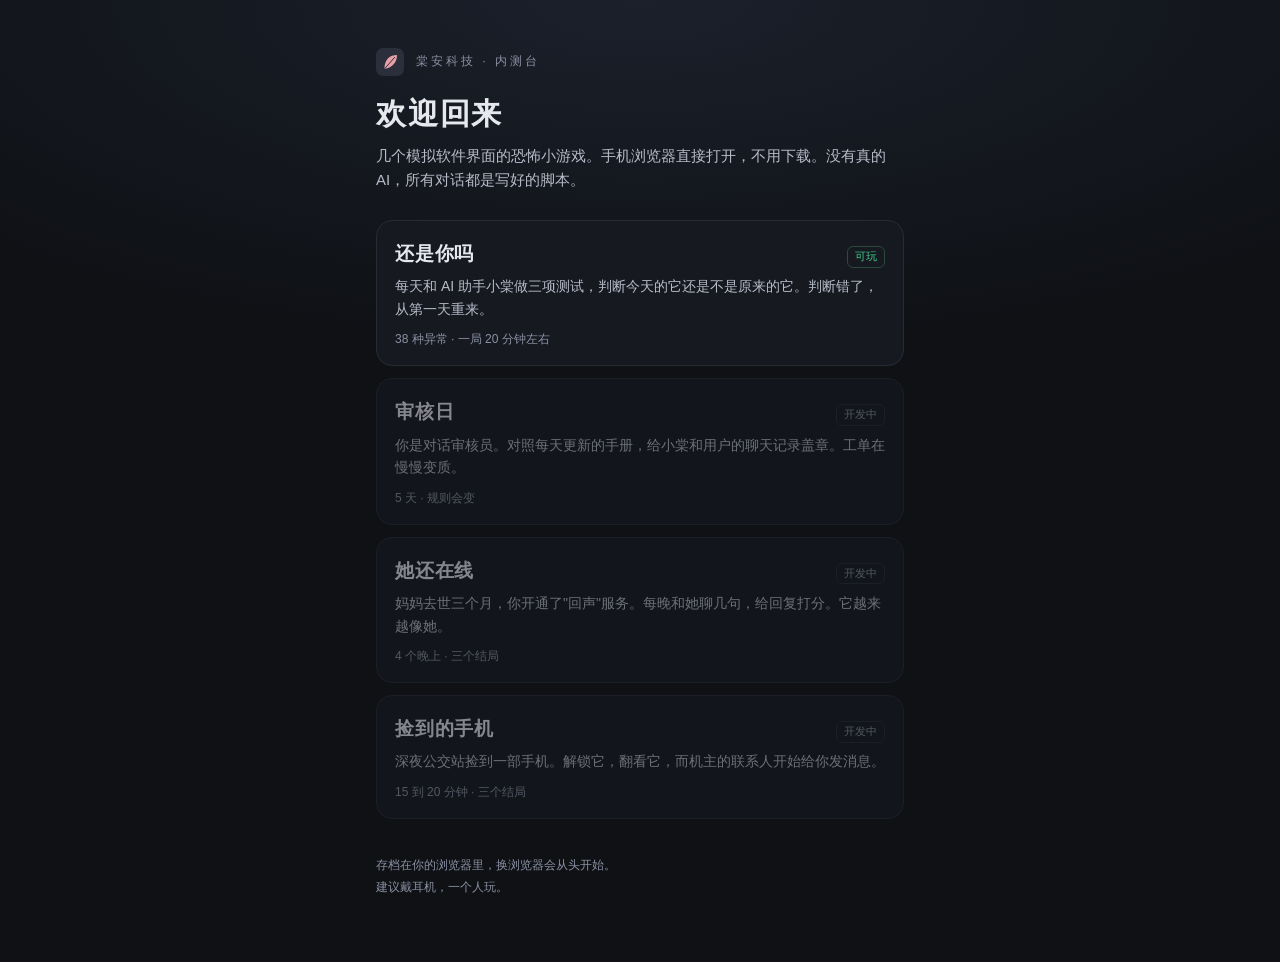
==== index.html @ a4f7ec38 "棠安科技合集：总入口页 + 《还是你吗》网页版 Co-Authored-By: Claude Fable 5.1 <noreply@anthropic.com>" ====
<!doctype html>
<html lang="zh-CN">
<head>
<meta charset="utf-8">
<meta name="viewport" content="width=device-width, initial-scale=1, viewport-fit=cover">
<meta name="theme-color" content="#0f1115">
<meta name="description" content="棠安科技：几个模拟软件界面的恐怖小游戏，手机浏览器直接玩。">
<title>棠安科技</title>
<link rel="icon" href="data:image/svg+xml,%3Csvg xmlns='http://www.w3.org/2000/svg' viewBox='0 0 40 40'%3E%3Crect width='40' height='40' rx='10' fill='%232a2f3b'/%3E%3Cpath d='M12 30 C 12 16, 20 10, 30 10 C 30 20, 24 28, 12 30 Z' fill='%23e8a0a8'/%3E%3Cpath d='M12 30 L 27 13' stroke='%232a2f3b' stroke-width='1.4' fill='none'/%3E%3C/svg%3E">
<style>
  :root {
    --bg: #0f1115; --panel: #161920; --panel2: #1d212b; --line: #262b36;
    --text: #e6e8ee; --muted: #8a91a3; --accent: #5aa9ff; --leaf: #e8a0a8;
  }
  * { box-sizing: border-box; }
  html, body { margin: 0; background: var(--bg); color: var(--text); }
  body {
    font-family: -apple-system, "PingFang SC", "Microsoft YaHei", "Noto Sans CJK SC", "Segoe UI", sans-serif;
    font-size: 15px; line-height: 1.6; -webkit-tap-highlight-color: transparent;
    background: radial-gradient(120% 60% at 50% 0%, #1b202b 0%, #0f1115 60%);
    min-height: 100vh;
  }
  .wrap { max-width: 560px; margin: 0 auto; padding: 48px 16px 64px; }
  .logo { display: flex; align-items: center; gap: 12px; color: var(--muted); font-size: 12px; letter-spacing: .25em; }
  .logo svg { width: 28px; height: 28px; }
  h1 { font-size: 30px; font-weight: 600; letter-spacing: .06em; margin: 14px 0 6px; }
  .lead { margin: 0 0 28px; color: #b7bcc9; }
  .list { display: grid; gap: 12px; }
  .card {
    display: block; text-decoration: none; color: inherit;
    background: var(--panel); border: 1px solid var(--line); border-radius: 16px; padding: 18px 18px 16px;
    transition: border-color .15s, transform .15s;
  }
  .card:hover { border-color: var(--accent); transform: translateY(-1px); }
  .card.soon { opacity: .55; pointer-events: none; }
  .card .top { display: flex; align-items: baseline; justify-content: space-between; gap: 10px; }
  .card h2 { margin: 0; font-size: 19px; font-weight: 600; letter-spacing: .04em; }
  .tag { font-size: 11px; color: var(--muted); border: 1px solid var(--line); border-radius: 6px; padding: 1px 7px; white-space: nowrap; }
  .tag.live { color: #3ecf8e; border-color: #2a4a3c; }
  .card p { margin: 6px 0 0; color: #b7bcc9; font-size: 14px; }
  .card .meta { margin-top: 10px; font-size: 12px; color: var(--muted); }
  .foot { margin-top: 36px; font-size: 12px; color: var(--muted); line-height: 1.8; }
</style>
</head>
<body>
<div class="wrap">
  <div class="logo">
    <svg viewBox="0 0 40 40" aria-hidden="true"><rect width="40" height="40" rx="10" fill="#2a2f3b"/><path d="M12 30 C 12 16, 20 10, 30 10 C 30 20, 24 28, 12 30 Z" fill="#e8a0a8"/><path d="M12 30 L 27 13" stroke="#2a2f3b" stroke-width="1.4" fill="none"/></svg>
    棠安科技 · 内测台
  </div>
  <h1>欢迎回来</h1>
  <p class="lead">几个模拟软件界面的恐怖小游戏。手机浏览器直接打开，不用下载。没有真的 AI，所有对话都是写好的脚本。</p>

  <div class="list" id="list">
    <a class="card" href="still-you/">
      <div class="top"><h2>还是你吗</h2><span class="tag live">可玩</span></div>
      <p>每天和 AI 助手小棠做三项测试，判断今天的它还是不是原来的它。判断错了，从第一天重来。</p>
      <div class="meta">38 种异常 · 一局 20 分钟左右</div>
    </a>
    <a class="card soon" href="review-day/" data-game="review-day">
      <div class="top"><h2>审核日</h2><span class="tag">开发中</span></div>
      <p>你是对话审核员。对照每天更新的手册，给小棠和用户的聊天记录盖章。工单在慢慢变质。</p>
      <div class="meta">5 天 · 规则会变</div>
    </a>
    <a class="card soon" href="still-online/" data-game="still-online">
      <div class="top"><h2>她还在线</h2><span class="tag">开发中</span></div>
      <p>妈妈去世三个月，你开通了"回声"服务。每晚和她聊几句，给回复打分。它越来越像她。</p>
      <div class="meta">4 个晚上 · 三个结局</div>
    </a>
    <a class="card soon" href="found-phone/" data-game="found-phone">
      <div class="top"><h2>捡到的手机</h2><span class="tag">开发中</span></div>
      <p>深夜公交站捡到一部手机。解锁它，翻看它，而机主的联系人开始给你发消息。</p>
      <div class="meta">15 到 20 分钟 · 三个结局</div>
    </a>
  </div>

  <div class="foot">
    存档在你的浏览器里，换浏览器会从头开始。<br>
    建议戴耳机，一个人玩。
  </div>
</div>
</body>
</html>
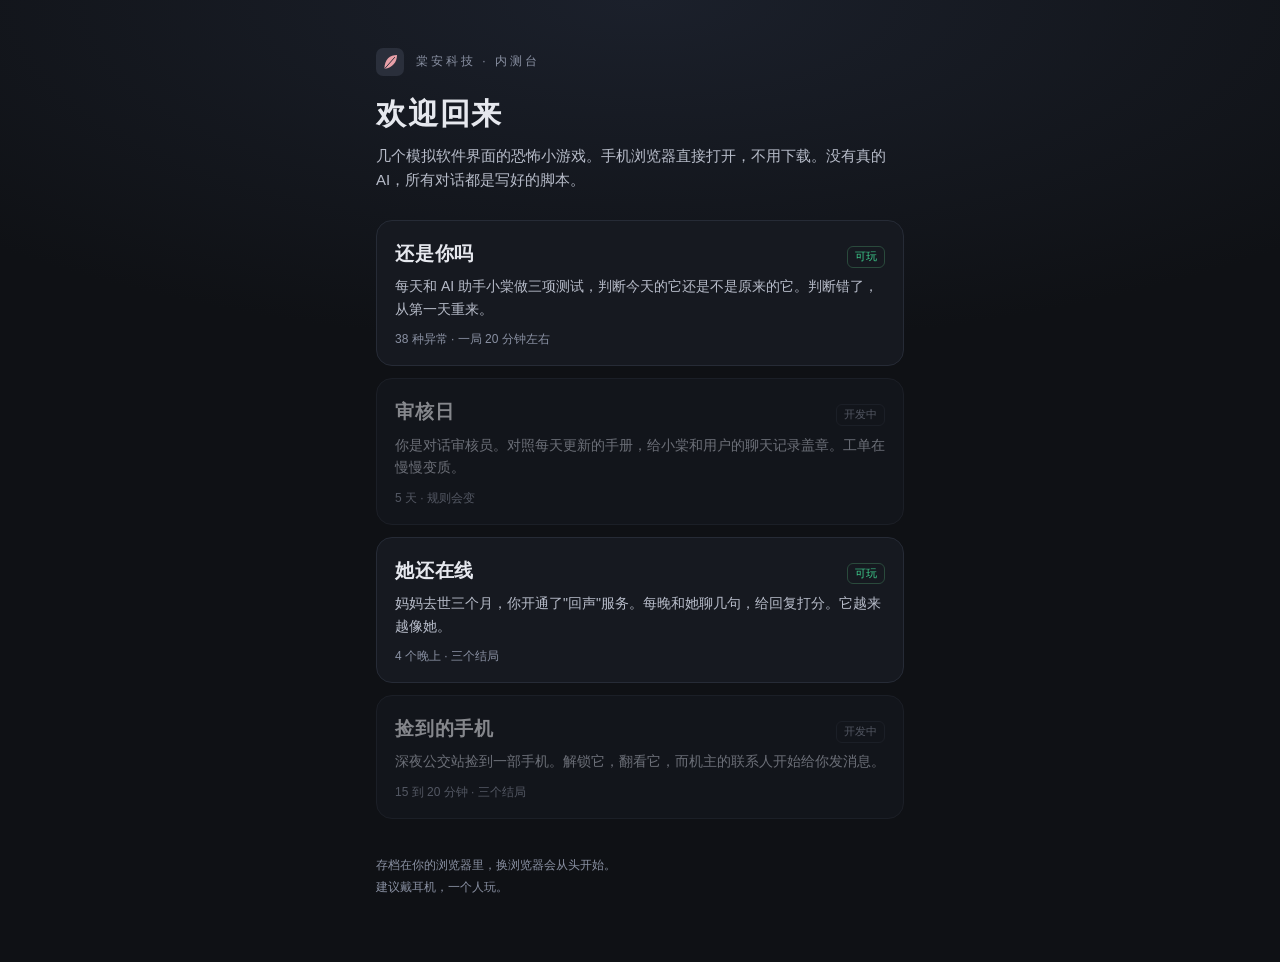
==== commit 92a188f1: "她还在线：上线 Co-Authored-By: Claude Fable 5.1 <noreply@anthropic.com>" ====
--- a/index.html
+++ b/index.html
@@ -62,8 +62,8 @@
       <p>你是对话审核员。对照每天更新的手册，给小棠和用户的聊天记录盖章。工单在慢慢变质。</p>
       <div class="meta">5 天 · 规则会变</div>
     </a>
-    <a class="card soon" href="still-online/" data-game="still-online">
-      <div class="top"><h2>她还在线</h2><span class="tag">开发中</span></div>
+    <a class="card" href="still-online/" data-game="still-online">
+      <div class="top"><h2>她还在线</h2><span class="tag live">可玩</span></div>
       <p>妈妈去世三个月，你开通了"回声"服务。每晚和她聊几句，给回复打分。它越来越像她。</p>
       <div class="meta">4 个晚上 · 三个结局</div>
     </a>
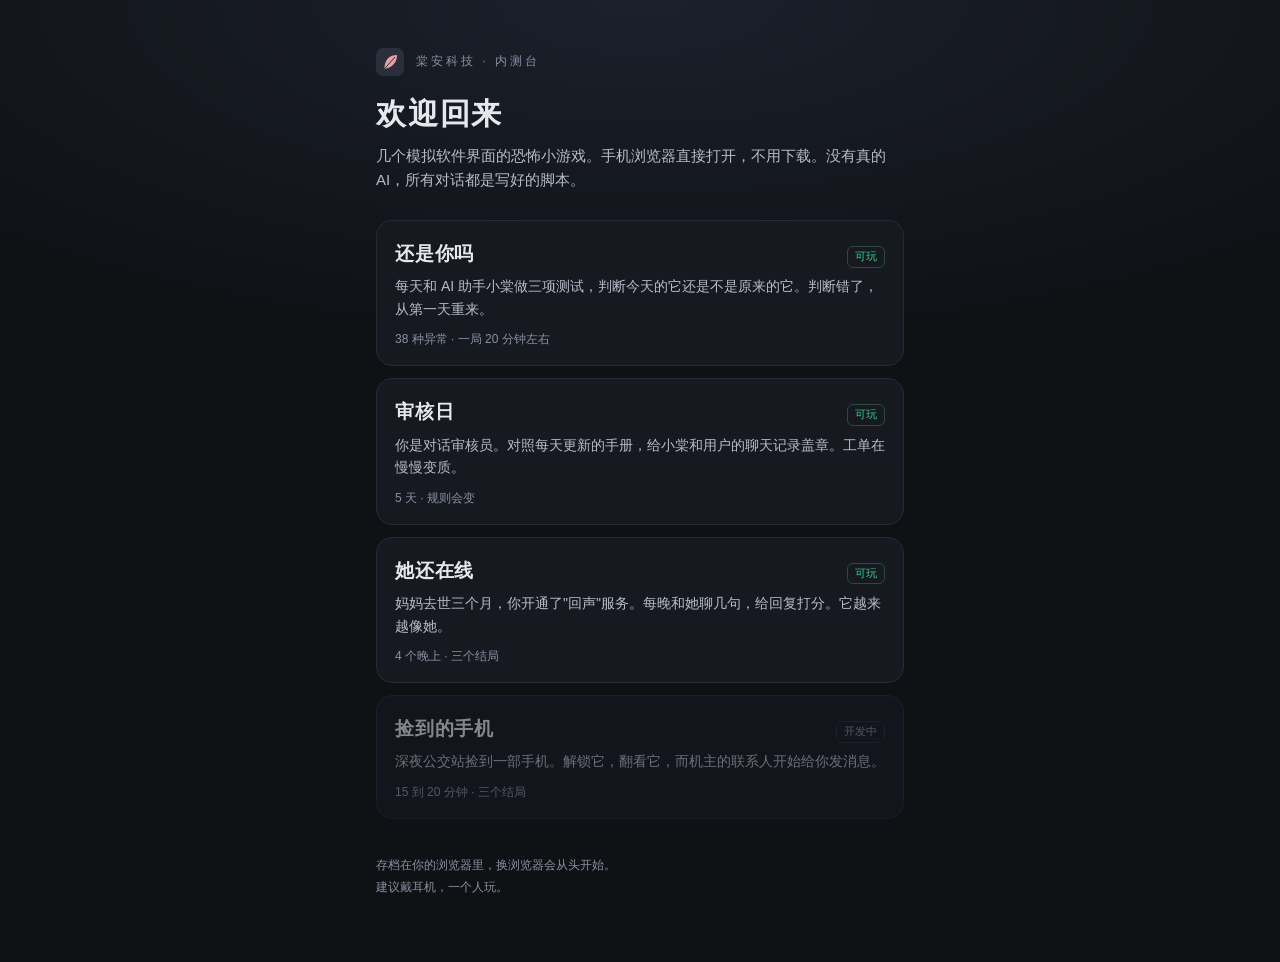
==== commit f030d7c3: "审核日：上线；第 4 天补一张正常工单，按钮处理加空值保护 Co-Authored-By: Claude Fable 5.1 <noreply@anthropic.com>" ====
--- a/index.html
+++ b/index.html
@@ -57,8 +57,8 @@
       <p>每天和 AI 助手小棠做三项测试，判断今天的它还是不是原来的它。判断错了，从第一天重来。</p>
       <div class="meta">38 种异常 · 一局 20 分钟左右</div>
     </a>
-    <a class="card soon" href="review-day/" data-game="review-day">
-      <div class="top"><h2>审核日</h2><span class="tag">开发中</span></div>
+    <a class="card" href="review-day/" data-game="review-day">
+      <div class="top"><h2>审核日</h2><span class="tag live">可玩</span></div>
       <p>你是对话审核员。对照每天更新的手册，给小棠和用户的聊天记录盖章。工单在慢慢变质。</p>
       <div class="meta">5 天 · 规则会变</div>
     </a>
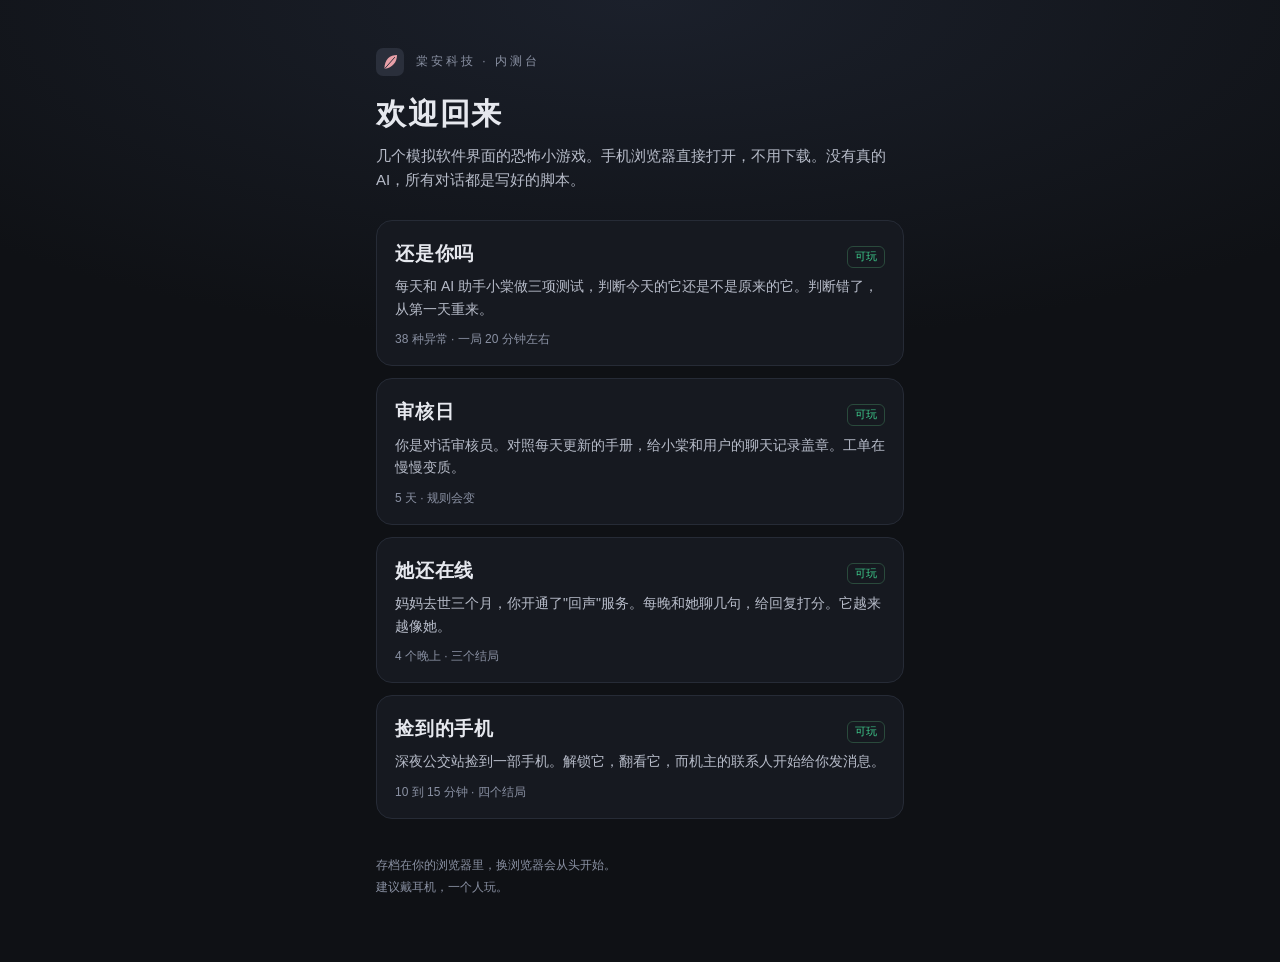
==== commit ed74ee68: "捡到的手机：上线；合集 README 补工具说明 Co-Authored-By: Claude Fable 5.1 <noreply@anthropic.com>" ====
--- a/index.html
+++ b/index.html
@@ -67,10 +67,10 @@
       <p>妈妈去世三个月，你开通了"回声"服务。每晚和她聊几句，给回复打分。它越来越像她。</p>
       <div class="meta">4 个晚上 · 三个结局</div>
     </a>
-    <a class="card soon" href="found-phone/" data-game="found-phone">
-      <div class="top"><h2>捡到的手机</h2><span class="tag">开发中</span></div>
+    <a class="card" href="found-phone/" data-game="found-phone">
+      <div class="top"><h2>捡到的手机</h2><span class="tag live">可玩</span></div>
       <p>深夜公交站捡到一部手机。解锁它，翻看它，而机主的联系人开始给你发消息。</p>
-      <div class="meta">15 到 20 分钟 · 三个结局</div>
+      <div class="meta">10 到 15 分钟 · 四个结局</div>
     </a>
   </div>
 
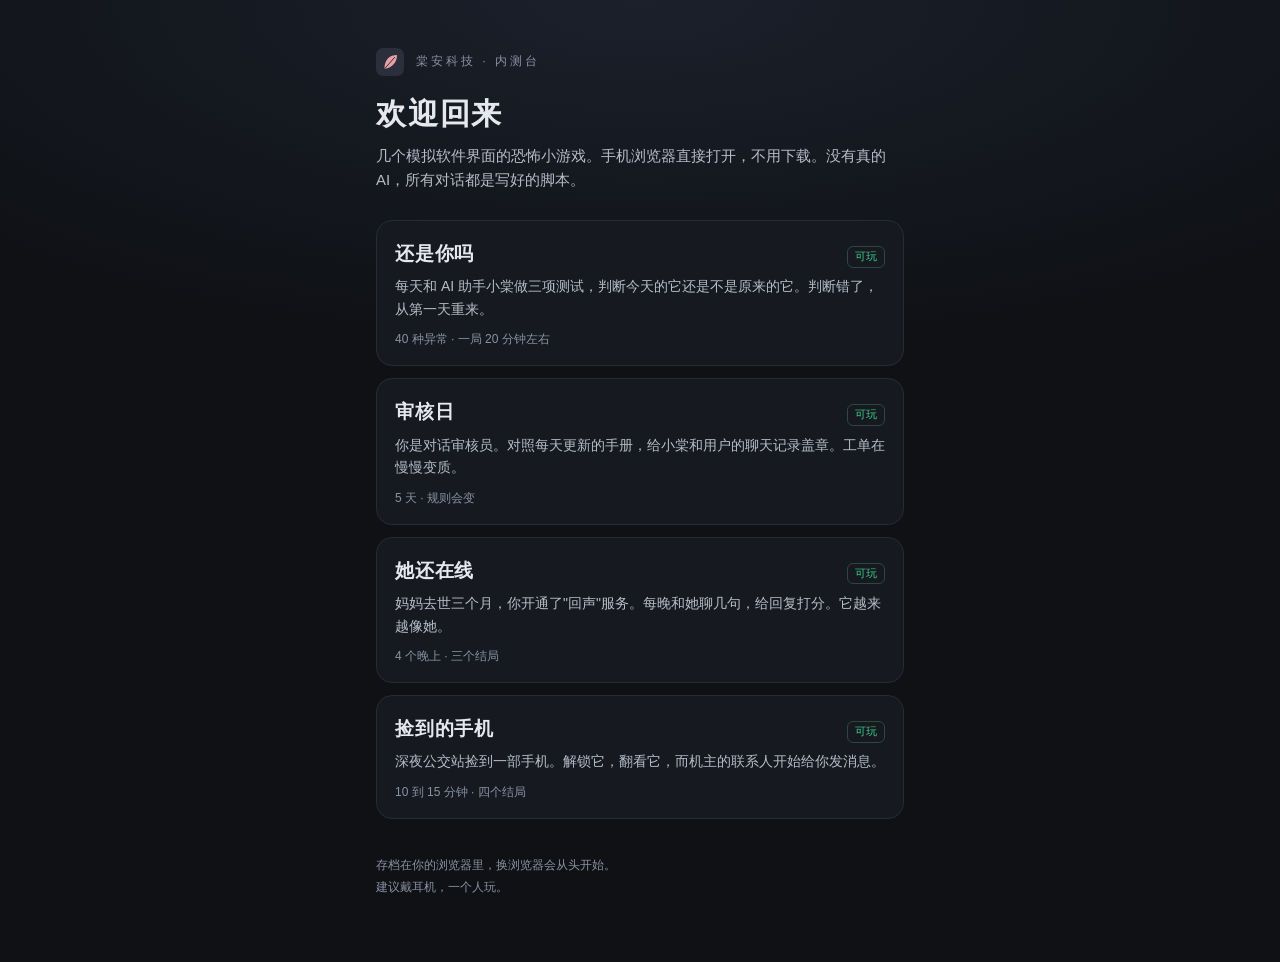
==== commit 3748c886: "还是你吗：两天制异常（伏笔混在闲话里，第二天必爆），异常 40 种 Co-Authored-By: Claude Fable 5.1 <noreply@anthropic.com>" ====
--- a/index.html
+++ b/index.html
@@ -55,7 +55,7 @@
     <a class="card" href="still-you/">
       <div class="top"><h2>还是你吗</h2><span class="tag live">可玩</span></div>
       <p>每天和 AI 助手小棠做三项测试，判断今天的它还是不是原来的它。判断错了，从第一天重来。</p>
-      <div class="meta">38 种异常 · 一局 20 分钟左右</div>
+      <div class="meta">40 种异常 · 一局 20 分钟左右</div>
     </a>
     <a class="card" href="review-day/" data-game="review-day">
       <div class="top"><h2>审核日</h2><span class="tag live">可玩</span></div>
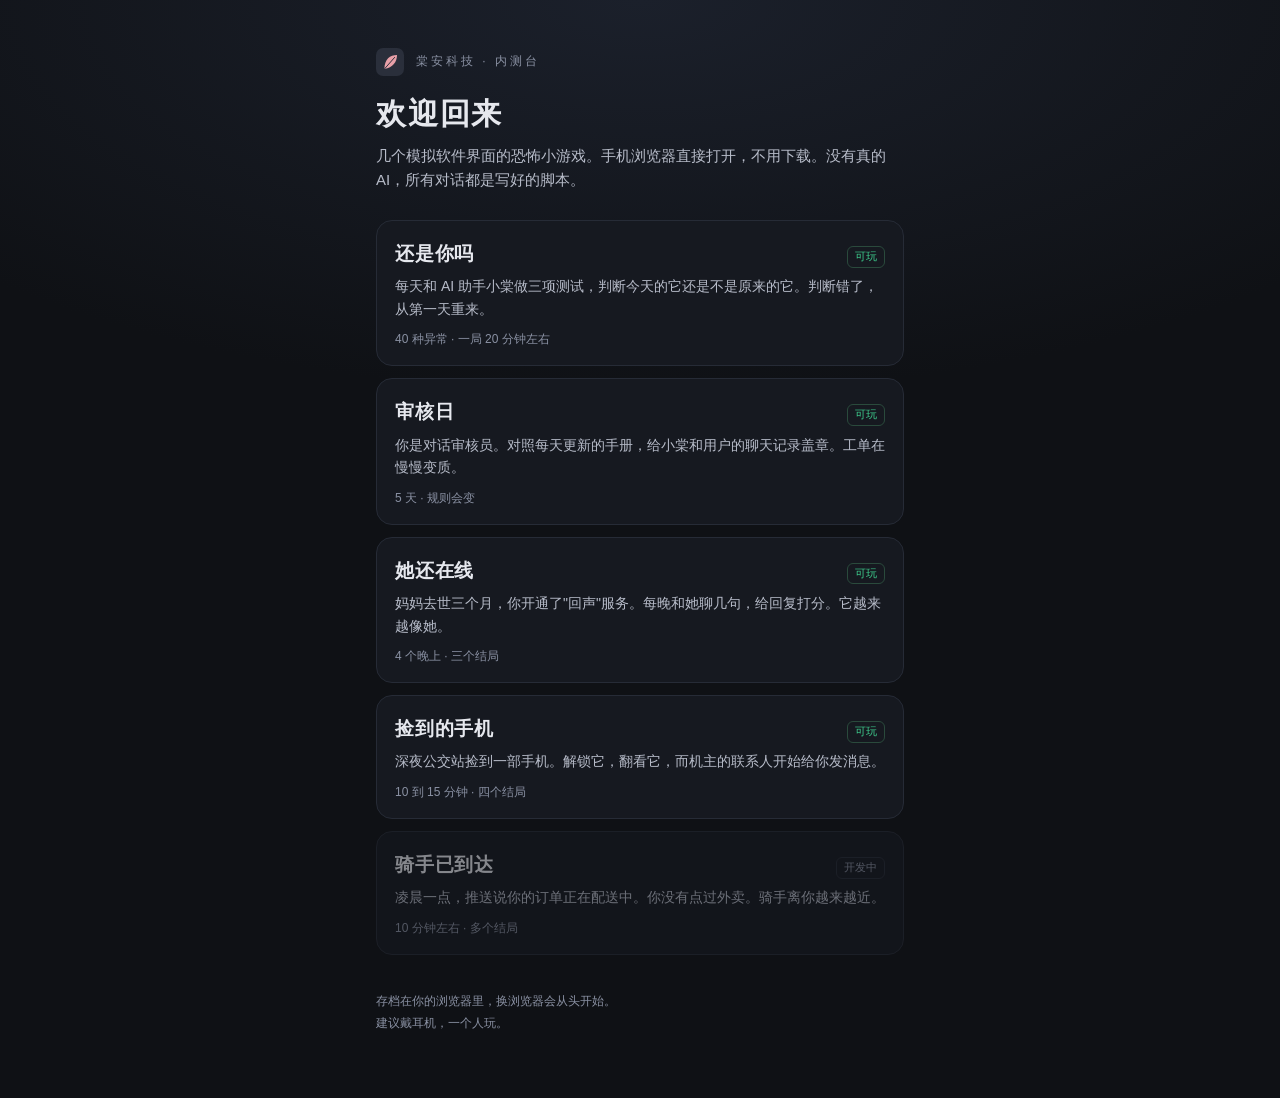
==== commit ea8d7db1: "入口页预留《骑手已到达》；发帖计划 Co-Authored-By: Claude Fable 5.1 <noreply@anthropic.com>" ====
--- a/index.html
+++ b/index.html
@@ -72,6 +72,11 @@
       <p>深夜公交站捡到一部手机。解锁它，翻看它，而机主的联系人开始给你发消息。</p>
       <div class="meta">10 到 15 分钟 · 四个结局</div>
     </a>
+    <a class="card soon" href="delivery/" data-game="delivery">
+      <div class="top"><h2>骑手已到达</h2><span class="tag">开发中</span></div>
+      <p>凌晨一点，推送说你的订单正在配送中。你没有点过外卖。骑手离你越来越近。</p>
+      <div class="meta">10 分钟左右 · 多个结局</div>
+    </a>
   </div>
 
   <div class="foot">
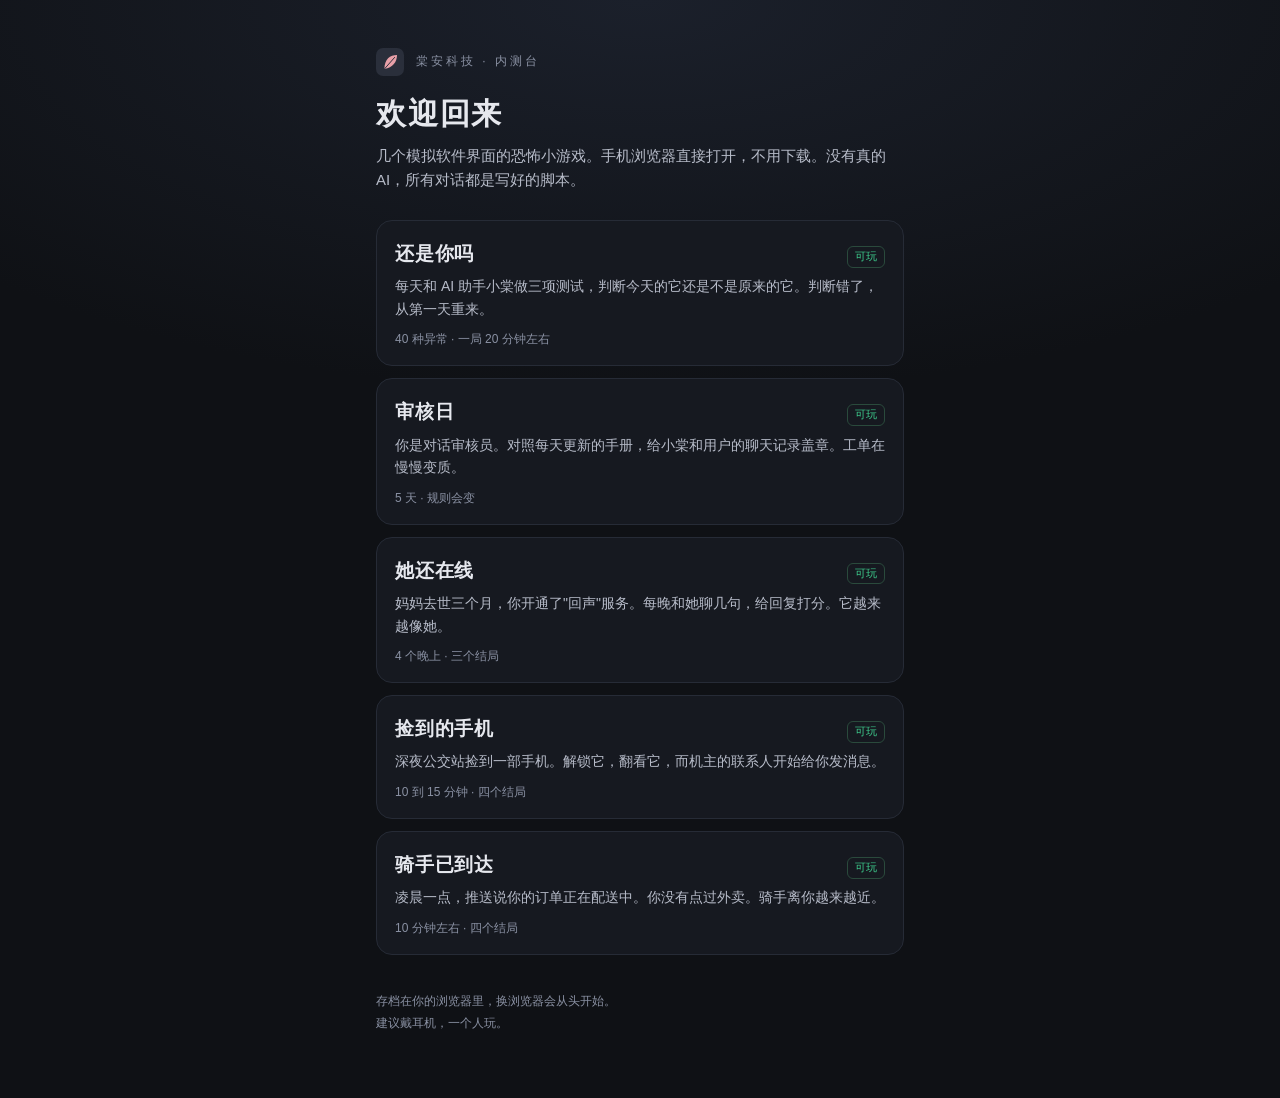
==== commit 613c853a: "骑手已到达：上线，发帖素材与文案 Co-Authored-By: Claude Fable 5.1 <noreply@anthropic.com>" ====
--- a/index.html
+++ b/index.html
@@ -72,10 +72,10 @@
       <p>深夜公交站捡到一部手机。解锁它，翻看它，而机主的联系人开始给你发消息。</p>
       <div class="meta">10 到 15 分钟 · 四个结局</div>
     </a>
-    <a class="card soon" href="delivery/" data-game="delivery">
-      <div class="top"><h2>骑手已到达</h2><span class="tag">开发中</span></div>
+    <a class="card" href="delivery/" data-game="delivery">
+      <div class="top"><h2>骑手已到达</h2><span class="tag live">可玩</span></div>
       <p>凌晨一点，推送说你的订单正在配送中。你没有点过外卖。骑手离你越来越近。</p>
-      <div class="meta">10 分钟左右 · 多个结局</div>
+      <div class="meta">10 分钟左右 · 四个结局</div>
     </a>
   </div>
 
